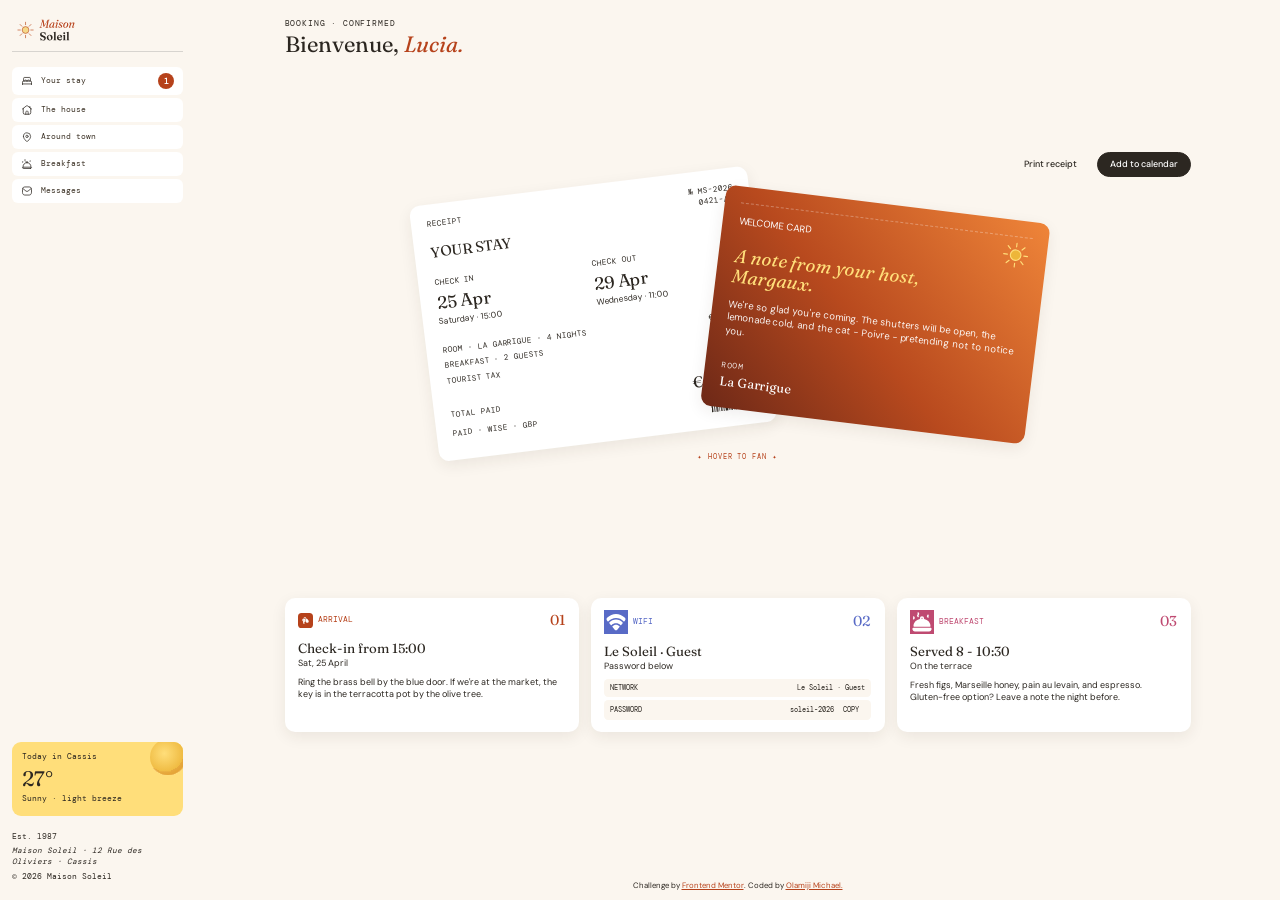
==== index.html @ 91372226 "Add files via upload" ====
<!DOCTYPE html>
<html lang="en">
<head>
  <meta charset="UTF-8">
  <meta name="viewport" content="width=device-width, initial-scale=1.0"><!-- displays site properly based on user's device -->
  <link rel="icon" type="image/png" sizes="32x32" href="./assets/images/favicon-32x32.png">
  <title>Frontend Mentor | Hotel booking confirmation page</title>

  <link rel="stylesheet" href="style.css">
</head>
<body>

  <!-- Sidebar starts -->
  <aside class="sidebar" aria-label="Hotel information">
    <input type="checkbox" id="menu-toggle" class="menu-toggle" aria-label="Toggle navigation menu">
    <header class="guest">
      <a href="./index.html" aria-label="Maison Soleil home">
        <img src="./assets/images/logo.svg" alt="Maison Soleil" width="5rem" height="10rem">
      </a>
      <label for="menu-toggle" class="hamburger-btn" aria-label="Toggle menu">
        <img class="icon-hamburger" src="./assets/images/icon-menu.svg" alt="Open menu">
        <img class="icon-close" src="./assets/images/icon-close.svg" alt="Close menu">
      </label>
    </header>

       <!-- Guest navigation -->
    <nav class="nav-bar" aria-label="Guest navigation">
      <ul>
        <li>
          <a href="#stay">
            <img class="icon" src="./assets/images/icon-bed.svg" alt="">
            Your stay <span aria-label="1 booking">1</span>
          </a>
        </li>
        <li>
          <a href="#house">
            <img class="icon" src="./assets/images/icon-house.svg" alt="">
            The house
          </a>
        </li>
        <li>
          <a href="#around-town">
            <img class="icon" src="./assets/images/icon-pin.svg" alt="">
            Around town
          </a>
        </li>
        <li>
          <a href="#breakfast">
            <img class="icon" src="./assets/images/icon-breakfast-outline.svg" alt="">
            Breakfast
          </a>
        </li>
        <li>
          <a href="#messages">
            <img class="icon" src="./assets/images/icon-mail.svg" alt="">
            Messages
          </a>
        </li>
      </ul>
    </nav>

    <!-- Local weather -->
    <section class="local-weather" aria-labelledby="weather-heading">
      <img src="./assets/images/icon-weather.svg" alt="sun">
      <h2 id="weather-heading">Today in Cassis</h2>
      <strong>27°</strong>
      <p>Sunny · light breeze</p>
    </section>

    <footer class="s-footer">
      <p>Est. 1987</p>
      <address>Maison Soleil · 12 Rue des Oliviers · Cassis</address>
      <p>© 2026 Maison Soleil</p>
    </footer>
  </aside>
  <!-- Sidebar ends -->

  <!-- Main content starts -->
  <main>
    <header class="starter">
      <p>Booking · Confirmed</p>
      <h1>Bienvenue, <span>Lucia.</span></h1>
    </header>

    <div class="print-or-add" aria-label="Booking actions">
      <button type="button">Print receipt</button>
      <button type="button">Add to calendar</button>
    </div>

    <section class="booking-summary" id="stay" aria-label="Booking summary">
      <!-- Centered Illustration Sun Revealed On Card Fan -->
      <div class="center-sun-icon" aria-hidden="true">
        <img src="./assets/images/illustration-sun.svg" alt="Illustration Sun">
      </div>

       <!-- Booking cards start -->

        <!-- Booking cards start -->
      <article class="receipt-card" aria-labelledby="receipt-heading">
        <header class="r-header">
          <p>Receipt</p>
          <p>№ MS-2026<br>0421-AH</p>
          <h2 id="receipt-heading">Your stay</h2>
        </header>

        <dl class="in-or-out">
          <div>
            <dt>Check in</dt>
            <dd><strong>25 Apr</strong><br>Saturday · 15:00</dd>
          </div>
          <div>
            <dt>Check out</dt>
            <dd><strong>29 Apr</strong><br>Wednesday · 11:00</dd>
          </div>
        </dl>

        <dl class="real-deal">
          <div><dt>Room · La Garrigue · 4 nights</dt><dd>€ 620.00</dd></div>
          <div><dt>Breakfast · 2 guests</dt><dd>€ 96.00</dd></div>
          <div><dt>Tourist tax</dt><dd>€ 14.40</dd></div>
        </dl>

        <footer class="r-footer">
          <p>Total paid <strong>€ 730.40</strong></p>
          <p>Paid · Wise · GBP</p>
          <!-- Barcode image -->
          <img class="barcode" src="./assets/images/icon-barcode.svg" alt="Payment barcode">
        </footer>
      </article>

      <!-- Note from host card -->
      <article class="greetings" aria-labelledby="welcome-heading">
        <div class="w-heading">
          <p>WELCOME CARD</p>
          <img class="sun-gradient" src="./assets/images/icon-sun.svg" alt="Sun gradient" width="40" height="40">
        </div>
        <h2 id="welcome-heading">A note from your host,<br> Margaux.</h2>
        <p>We're so glad you're coming. The shutters will be open, the lemonade cold, and the cat - Poivre - pretending not to notice you.</p>
        <p><span>Room</span><br><strong>La Garrigue</strong></p>
      </article>
    </section>
    <!-- Booking cards end -->

    <!-- Guest info row starts -->

    <!-- Arrival -->
    <section class="guest-info" aria-label="Guest information">
      <article class="arrival-card" id="arrival" aria-labelledby="arrival-heading">
        <header><p><img src="./assets/images/icon-key.svg" alt="">Arrival</p><span aria-hidden="true">01</span></header>
        <h2 id="arrival-heading">Check-in from 15:00</h2>
        <p>Sat, 25 April</p>
        <p>Ring the brass bell by the blue door. If we're at the market, the key is in the terracotta pot by the olive tree.</p>
      </article>

      <!-- Wifi -->
      <article class="wi-fi-card" id="wifi" aria-labelledby="wifi-heading">
        <header><p><img src="./assets/images/icon-wifi.svg" alt="">Wifi</p><span aria-hidden="true">02</span></header>
        <h2 id="wifi-heading">Le Soleil · Guest</h2>
        <p>Password below</p>
        <dl>
          <div><dt>Network</dt><dd>Le Soleil · Guest</dd></div>
          <div><dt>Password</dt><dd>soleil-2026 <button type="button" aria-label="Copy Wi-Fi password">COPY</button></dd></div>
        </dl>
      </article>

      <!-- Breakfast -->
      <article class="feeding" id="breakfast" aria-labelledby="breakfast-heading">
        <header><p><img src="./assets/images/icon-breakfast.svg" alt="">Breakfast</p><span aria-hidden="true">03</span></header>
        <h2 id="breakfast-heading">Served 8 - 10:30</h2>
        <p>On the terrace</p>
        <p>Fresh figs, Marseille honey, pain au levain, and espresso. Gluten-free option? Leave a note the night before.</p>
      </article>
    </section>
  </main>
  <!-- Guest info row ends -->

  <!-- Main content ends -->
  <footer class="attribution">
    Challenge by <a href="https://www.frontendmentor.io?ref=challenge">Frontend Mentor</a>.
    Coded by <a href="#">Olamiji Michael.</a>
  </footer>

</body>
</html>
---- style.css ----
:root {
      --neutral-900: hsl(33, 15%, 15%);
      --neutral-800: hsl(33, 22%, 20%);
      --neutral-200: hsl(30, 24%, 93%);
      --neutral-100: hsl(35, 60%, 96%);
      --neutral-50: hsl(40, 60%, 98%);
      --neutral-0: hsl(0, 0%, 100%);

      --sun-500: hsl(42, 83%, 58%);
      --sun-300: hsl(44, 84%, 75%);
      --sun-200: hsl(45, 100%, 74%);
      --sun-50: hsl(41, 100%, 93%);

      --terracotta-700: hsl(15, 69%, 37%);
      --terracotta-600: hsl(15, 74%, 41%);
      --terracotta-500: hsl(18, 62%, 47%);
      --terracotta-400: hsl(22, 72%, 56%);

      --blue-500: hsl(230, 49%, 56%);
      --rose-500: hsl(340, 48%, 52%);
    }

    @font-face {
      font-family: 'DM Sans';
      src: url('./assets/fonts/dm-sans/DMSans-VariableFont_opsz,wght.ttf') format('truetype');
      font-weight: 400 700;
      font-style: normal;
      font-display: swap;
    }

    @font-face {
      font-family: Fraunces;
      src: url('./assets/fonts/fraunces/Fraunces-VariableFont_SOFT,WONK,opsz,wght.ttf') format('truetype');
      font-weight: 400 700;
      font-style: normal;
      font-display: swap;
    }

    @font-face {
      font-family: Fraunces;
      src: url('./assets/fonts/fraunces/Fraunces-Italic-VariableFont_SOFT,WONK,opsz,wght.ttf') format('truetype');
      font-weight: 400 700;
      font-style: italic;
      font-display: swap;
    }

    @font-face {
      font-family: 'DM Mono';
      src: url('./assets/fonts/dm-mono/DMMono-Regular.ttf') format('truetype');
      font-weight: 400;
      font-style: normal;
      font-display: swap;
    }

    *,
    *::before,
    *::after {
      box-sizing: border-box;
    }

    html {
      color: var(--neutral-900);
      background: var(--neutral-100);
      font-size: clamp(12px, 0.9vw, 15px);
    }

    body {
      margin: 0;
      min-height: 100vh;
      background: var(--neutral-100);
      font-family: 'DM Sans', sans-serif;
      font-size: 0.8rem;
      line-height: 1.45;
      display: grid;
      grid-template-columns: 195px 1fr;
      grid-template-rows: 1fr auto;
    }

    h1, h2, p, ul, dl, dd, address {
      margin: 0;
    }

    h1, h2 {
      font-family: Fraunces, Georgia, serif;
      font-weight: 400;
      line-height: 1.1;
    }

    ul {
      padding: 0;
      list-style: none;
    }

    dl {
      padding: 0;
    }

    a {
      color: inherit;
      text-decoration: none;
      border: 1.5px solid transparent;
      transition: all 0.2s ease;
    }

    button {
      border: 1.5px solid transparent;
      color: inherit;
      font: inherit;
      cursor: pointer;
      transition: all 0.2s ease;
    }

    :focus-visible {
      outline: none;
    }

    a:hover,
    a:focus-visible,
    a:active {
      background-color: var(--terracotta-600);
      border-color: var(--terracotta-600);
      color: var(--neutral-0);
      box-shadow: 0 0 0 2px var(--neutral-100), 0 0 0 4px var(--terracotta-600);
    }

    .menu-toggle,
    .hamburger-btn {
      display: none;
    }

    /* MACRO LAYOUT: SIDEBAR */
    .sidebar {
      grid-column: 1;
      grid-row: 1 / -1;
      display: flex;
      flex-direction: column;
      gap: 1.25rem;
      padding: 1.5rem 1rem;
      border-right: 1px solid var(--neutral-400);
      background: var(--neutral-100);
    }

    .guest {
      border-bottom: 0.125rem solid rgba(128, 128, 128, 0.295);
      padding-bottom: 0.5rem;
    }

    .guest a {
      align-items: center;
      padding: 0.25rem;
    }

    .guest a:hover,
    .guest a:focus-visible,
    .guest a:active {
      box-shadow: none;
      background: none;
      border: none;
    }

    .guest img {
      width: 5rem;
      height: auto;
    }

    .nav-bar ul {
      display: grid;
      gap: 0.25rem;
    }

    .nav-bar a {
      display: flex;
      align-items: center;
      gap: 0.65rem;
      min-height: 2rem;
      padding: 0.4rem 0.65rem;
      border: 1.5px solid transparent;
      background: var(--neutral-0);
      border-radius: 0.5rem;
      color: var(--neutral-800);
      font-weight: 500;
    }

    .nav-bar a:hover,
    .nav-bar a:focus-visible,
    .nav-bar a:active,
    .nav-bar a:target {
      background-color: var(--neutral-100);
      border-color: var(--terracotta-600);
      color: var(--neutral-900);
      box-shadow: 0 0 0 1px var(--neutral-50), 0 0 0 3px var(--neutral-0);
    }

    .nav-bar a:hover .icon,
    .nav-bar a:focus-visible .icon,
    .nav-bar a:active .icon,
    .nav-bar a:target .icon {
      filter: brightness(5) invert(5);
    }

    .nav-bar a span {
      margin-left: auto;
      background: var(--terracotta-600);
      color: var(--neutral-0);
      font-size: 0.65rem;
      font-weight: 700;
      width: 16px;
      height: 16px;
      border-radius: 50%;
      display: inline-flex;
      text-align: center;
      justify-content: center;
      align-items: center;
    }

    .icon {
      width: 1rem;
      height: 1rem;
    }

    .local-weather {
      position: relative;
      overflow: hidden;
      margin-top: auto;
      padding: 0.85rem;
      border-radius: 0.75rem;
      background: var(--sun-200);
    }

    .local-weather img {
      position: absolute;
      top: -0.25rem;
      right: -0.25rem;
      width: 3rem;
      height: 3rem;
    }

    .local-weather h2,
    .local-weather p,
    .s-footer,
    .nav-bar {
      font-family: 'DM Mono', monospace;
      font-size: 0.7rem;
    }

    .local-weather strong {
      display: block;
      margin-top: 0.15rem;
      font-family: Fraunces, Georgia, serif;
      font-size: 1.75rem;
      font-weight: 400;
    }

    .s-footer {
      display: grid;
      gap: 0.25rem;
      color: var(--neutral-600);
      font-size: 0.65rem;
    }

    /* MACRO LAYOUT: MAIN CONTENT AREA */
    main {
      grid-column: 2;
      grid-row: 1;
      min-width: 0;
      padding: 1.5rem 2.25rem;
      display: grid;
      grid-template-columns: 1fr auto;
      align-items: start;
      max-width: 960px;
      margin: 0 auto;
      width: 100%;
    }

    .starter {
      grid-column: 1;
      grid-row: 1;
    }

    .starter p {
      font-family: 'DM Mono', monospace;
      font-size: 0.7rem;
      text-transform: uppercase;
      letter-spacing: 0.1em;
      color: var(--neutral-600);
      margin-bottom: 0.15rem;
    }

    .starter h1 {
      font-size: 1.85rem;
      color: var(--neutral-900);
    }

    .starter h1 span {
      color: var(--terracotta-600);
      font-style: italic;
    }

    .print-or-add {
      grid-column: 2;
      grid-row: 1;
      display: flex;
      gap: 0.65rem;
      align-self: flex-end;
    }

    .print-or-add button:first-child {
      min-height: 2rem;
      padding: 0.4rem 1rem;
      border: 0.5px solid var(--neutral-400);
      border-radius: 999px;
      background: transparent;
      color: var(--neutral-900);
      font-size: 0.75rem;
      font-weight: 500;
    }

    .print-or-add button:first-child:hover,
    .print-or-add button:first-child:focus-visible,
    .print-or-add button:first-child:active {
      background-color: var(--neutral-100);
      border-color: var(--neutral-400);
      color: var(--neutral-900);
      text-align: center;
      box-shadow: 0 0 0 2px var(--neutral-50), 0 0 0 4px var(--terracotta-600);
    }

    .print-or-add button:last-child {
      min-height: 2rem;
      padding: 0.4rem 1rem;
      border: 1.5px solid var(--neutral-900);
      border-radius: 999px;
      background: var(--neutral-900);
      color: var(--neutral-0);
      font-size: 0.75rem;
      font-weight: 500;
    }

    .print-or-add button:last-child:hover,
    .print-or-add button:last-child:focus-visible,
    .print-or-add button:last-child:active {
      border-color: var(--neutral-900);
      color: var(--neutral-0);
      box-shadow: 0 0 0 2px var(--neutral-0), 0 0 0 4px var(--terracotta-600);
    }

    /* BOOKING SUMMARY CONTAINER & SUN ILLUSTRATION */
    .booking-summary {
      grid-column: 1 / -1;
      grid-row: 2;
      position: relative;
      height: 21rem;
      max-width: 680px;
      margin: 1.25rem auto 2.75rem;
      width: 100%;
      cursor: pointer;
    }

    .center-sun-icon {
      position: absolute;
      top: 48%;
      left: 50%;
      transform: translate(-50%, -50%) scale(0.8);
      width: 5.5rem;
      height: 5.5rem;
      z-index: 0;
      opacity: 0.85;
      pointer-events: none;
      transition: transform 0.45s cubic-bezier(.23, 1, .32, 1), opacity 0.45s ease;
    }

    .center-sun-icon img {
      width: 100%;
      height: 100%;
      object-fit: contain;
    }

    .booking-summary::after {
      content: '✦  HOVER TO FAN  ✦';
      position: absolute;
      bottom: -1.5rem;
      left: 50%;
      transform: translateX(-50%);
      font-family: 'DM Mono', monospace;
      font-size: 0.55rem;
      text-transform: uppercase;
      letter-spacing: 0.15em;
      color: var(--terracotta-600);
      white-space: nowrap;
    }

    .booking-summary:hover .center-sun-icon {
      opacity: 1;
      transform: translate(-50%, -50%) scale(1.15);
    }

    .booking-summary:hover .receipt-card {
      transform: translate(-108%, -52%) rotate(-14deg);
      box-shadow: -0.5rem 0.8rem 1.5rem rgba(51, 39, 29, 0.12);
    }

    .booking-summary:hover .greetings {
      transform: translate(8%, -52%) rotate(14deg);
      box-shadow: 0.5rem 0.8rem 1.5rem rgba(51, 39, 29, 0.15);
    }

    .receipt-card,
    .greetings,
    .guest-info article {
      border-radius: 0.85rem;
      box-shadow: 0 0.4rem 1.25rem rgba(51, 39, 29, 0.08);
    }

    .receipt-card {
      padding: 1.15rem 1.35rem;
      background: var(--neutral-0);
      border: 1px solid var(--neutral-400);
      position: absolute;
      left: 50%;
      top: 50%;
      width: 50%;
      transform: translate(-88%, -52%) rotate(-7deg);
      transform-origin: bottom center;
      z-index: 1;
      transition: transform 0.45s cubic-bezier(.23, 1, .32, 1), box-shadow 0.3s ease;
    }

    .r-header {
      display: grid;
      grid-template-columns: 1fr auto;
      gap: 0.2rem;
      padding-bottom: 0.65rem;
      border-bottom: 1px dashed var(--neutral-400);
      color: var(--neutral-600);
      font-family: 'DM Mono', monospace;
      font-size: 0.65rem;
      text-transform: uppercase;
    }

    .r-header p:nth-child(2) {
      text-align: right;
    }

    .r-header h2 {
      grid-column: 1 / -1;
      color: var(--neutral-900);
      font-family: Fraunces, Georgia, serif;
      font-size: 1.2rem;
      margin-top: 0.15rem;
    }

    .in-or-out {
      display: grid;
      grid-template-columns: repeat(2, minmax(0, 1fr));
      gap: 0.75rem;
      padding: 0.75rem 0;
    }

    .in-or-out dt,
    .r-footer,
    .real-deal {
      color: var(--neutral-600);
      font-family: 'DM Mono', monospace;
      font-size: 0.65rem;
      text-transform: uppercase;
    }

    .in-or-out dd {
      margin-top: 0.15rem;
      color: var(--neutral-700);
      font-size: 0.7rem;
    }

    .in-or-out strong {
      color: var(--neutral-900);
      font-family: Fraunces, Georgia, serif;
      font-size: 1.45rem;
      font-weight: 400;
    }

    .real-deal {
      display: grid;
      gap: 0.35rem;
      padding: 0.65rem 0;
      border-top: 1px dashed var(--neutral-400);
      border-bottom: 1px solid var(--neutral-400);
    }

    .real-deal > div {
      display: flex;
      justify-content: space-between;
      gap: 0.75rem;
    }

    .real-deal dd {
      color: var(--neutral-900);
      white-space: nowrap;
      font-weight: 500;
    }

    .r-footer {
      display: grid;
      grid-template-columns: 1fr auto;
      gap: 0.35rem;
      padding-top: 0.65rem;
    }

    .r-footer p:first-child {
      display: flex;
      justify-content: space-between;
      align-items: baseline;
      grid-column: 1 / -1;
      color: var(--neutral-600);
    }

    .r-footer p:first-child strong {
      color: var(--neutral-900);
      font-family: Fraunces, Georgia, serif;
      font-size: 1.3rem;
      font-weight: 400;
    }

    .barcode {
      width: 4rem;
      height: 1.5rem;
      object-fit: contain;
    }

    .greetings {
      display: flex;
      flex-direction: column;
      justify-content: space-between;
      position: absolute;
      left: 50%;
      top: 50%;
      width: 48%;
      height: 88%;
      padding: 1.35rem;
      background: linear-gradient(225deg, hsl(25, 85%, 58%) 0%, hsl(17, 72%, 42%) 55%, hsl(12, 65%, 26%) 100%);
      color: var(--neutral-0);
      transform: translate(-12%, -52%) rotate(7deg);
      transform-origin: bottom center;
      z-index: 2;
      transition: transform 0.45s cubic-bezier(.23, 1, .32, 1), box-shadow 0.3s ease;
    }

    .w-heading {
      display: flex;
      justify-content: space-between;
      align-items: center;
      border-top: 1px dashed rgba(255, 255, 255, 0.3);
      padding-top: 0.2rem;
    }

    .sun-gradient {
      width: 2.5rem;
      height: 2.5rem;
    }

    .greetings > p:first-child,
    .greetings > p:last-child span {
      font-family: 'DM Mono', monospace;
      font-size: 0.65rem;
      text-transform: uppercase;
      letter-spacing: 0.08em;
      opacity: 0.9;
    }

    .greetings h2 {
      margin: 0.65rem 0;
      color: var(--sun-200);
      font-size: 1.55rem;
      font-style: italic;
      font-weight: 400;
    }

    .greetings > p:nth-child(3) {
      font-size: 0.8rem;
      line-height: 1.4;
      opacity: 0.95;
    }

    .greetings > p:last-child {
      margin-top: 1rem;
      padding-top: 0.5rem;
    }

    .greetings > p:last-child strong {
      display: inline-block;
      margin-top: 0.15rem;
      font-family: Fraunces, Georgia, serif;
      font-size: 1.05rem;
      font-weight: 400;
    }

    /* GUEST INFO CARDS */
    .guest-info {
      grid-column: 1 / -1;
      grid-row: 3;
      display: grid;
      grid-template-columns: repeat(3, minmax(0, 1fr));
      gap: 1rem;
      width: 100%;
    }

    .guest-info article {
      min-width: 0;
      padding: 1rem 1.15rem;
      background: var(--neutral-0);
      border: 1px solid var(--neutral-400);
    }

    .guest-info article header {
      display: flex;
      justify-content: space-between;
      align-items: center;
      margin-bottom: 0.85rem;
      color: var(--terracotta-600);
      font-family: 'DM Mono', monospace;
      font-size: 0.7rem;
      text-transform: uppercase;
    }

    .guest-info article header p {
      display: flex;
      align-items: center;
      gap: 0.4rem;
    }

    .arrival-card header img {
      width: 1.25rem;
      height: 1.25rem;
      padding: 0.25rem;
      border-radius: 0.3rem;
      background: var(--terracotta-600);
    }

    .arrival-card header span {
      color: var(--terracotta-600);
    }

    .wi-fi-card header img {
      background: var(--blue-500);

    }

    .wi-fi-card header span {
      color: var(--blue-500);
    }

    .feeding header img {
      background: var(--rose-500);
    }

    .feeding header span {
      color: var(--rose-500);
    }

    .guest-info article header span {
      font-family: Fraunces, Georgia, serif;
      font-size: 1.2rem;
    }

    .guest-info article h2 {
      margin-bottom: 0.15rem;
      font-size: 1.1rem;
      color: var(--neutral-900);
    }

    .guest-info article > p {
      font-size: 0.75rem;
      color: var(--neutral-600);
    }

    .guest-info article > p:last-child {
      margin-top: 0.5rem;
      color: var(--neutral-700);
      line-height: 1.35;
    }

    .wi-fi-card header,
    .wi-fi-card header p {
      color: var(--blue-500);
    }

    .feeding header,
    .feeding header p {
      color: var(--rose-500);
    }

    .wi-fi-card dl {
      display: grid;
      gap: 0.25rem;
      margin-top: 0.5rem;
      color: var(--neutral-600);
      font-family: 'DM Mono', monospace;
      font-size: 0.6rem;
      text-transform: uppercase;
    }

    .wi-fi-card dl div {
      display: flex;
      justify-content: space-between;
      align-items: center;
      gap: 0.35rem;
      padding: 0.3rem 0.5rem;
      border-radius: 0.35rem;
      background: var(--neutral-100);
    }

    .wi-fi-card dd {
      color: var(--neutral-900);
      text-transform: none;
      font-weight: 500;
    }

    .wi-fi-card button {
      padding: 0.15rem 0.45rem;
      border-radius: 999px;
      border: var(--neutral-400);
      background: var(--neutral-400);
      color: var(--neutral-700);
      font-family: 'DM Mono', monospace;
      font-size: 0.55rem;
      text-transform: uppercase;
    }

    .wi-fi-card button:hover,
    .wi-fi-card button:focus-visible,
    .wi-fi-card button:active {
      background-color: var(--neutral-400);
      border-color: var(--terracotta-600);
      color: var(--neutral-800);
      box-shadow: 0 0 0 2px var(--neutral-0), 0 0 0 4px var(--terracotta-600);
    }

    .attribution {
      grid-column: 2;
      grid-row: 2;
      padding: 0.75rem;
      font-size: 0.65rem;
      text-align: center;
      color: var(--neutral-600);
    }

    .attribution a {
      background: none;
      border: none;
      box-shadow: none;
      color: var(--terracotta-600);
      text-decoration: underline;
    }

    /* MOBILE DESIGN MEDIA QUERY */
    @media (max-width: 767px) {
      body {
        display: block;
      }

      .sidebar {
        display: block;
        min-height: auto;
        padding: 1.25rem 1.25rem 0.75rem;
        border-right: 0;
        border-bottom: 0;
        background: transparent;
      }

      .sidebar .nav-bar,
      .sidebar .local-weather,
      .sidebar .s-footer {
        display: none;
      }

      .hamburger-btn {
        display: grid;
        width: 2.25rem;
        height: 2.25rem;
        place-items: center;
        cursor: pointer;
        border: 1px solid var(--neutral-400);
        border-radius: 0.5rem;
        background: var(--neutral-0);
      }

      .hamburger-btn img {
        width: 1.1rem;
        height: 1.1rem;
      }

      .hamburger-btn .icon-close {
        display: none;
      }

      .menu-toggle:checked ~ .guest .hamburger-btn .icon-hamburger {
        display: none;
      }

      .menu-toggle:checked ~ .guest .hamburger-btn .icon-close {
        display: block;
      }

      .menu-toggle:checked ~ .nav-bar,
      .menu-toggle:checked ~ .local-weather,
      .menu-toggle:checked ~ .s-footer {
        display: grid;
      }

      .menu-toggle:checked ~ .nav-bar {
        margin-top: 1.5rem;
      }

      .menu-toggle:checked ~ .nav-bar ul {
        gap: 0.85rem;
      }

      .menu-toggle:checked ~ .nav-bar a {
        min-height: 2.5rem;
        padding: 0.6rem 0.85rem;
      }

      .menu-toggle:checked ~ .local-weather {
        display: block;
        margin-top: 2rem;
      }

      .menu-toggle:checked ~ .s-footer {
        margin-top: 2.5rem;
        padding-bottom: 1rem;
      }

      .guest {
        display: flex;
        align-items: center;
        justify-content: space-between;
        padding-bottom: 0;
        border-bottom: 0;
      }

      main {
        display: flex;
        flex-direction: column;
        padding: 0.75rem 1.25rem 2rem;
      }

      .starter h1 {
        font-size: 2.25rem;
        margin-top: 0.2rem;
      }

      .print-or-add {
        width: 100%;
        margin-top: 1.25rem;
        display: flex;
        gap: 0.75rem;
      }

      .print-or-add button {
        flex: 1;
        justify-content: center;
        min-height: 2.75rem;
        padding: 0.6rem 1rem;
        font-size: 0.85rem;
      }

      .print-or-add button:first-child {
        background: var(--neutral-0);
        border: 1px solid var(--neutral-400);
      }

      .booking-summary {
        height: auto;
        display: flex;
        flex-direction: column;
        gap: 1.75rem;
        margin: 2rem 0;
        width: 100%;
        max-width: 100%;
      }

      .center-sun-icon,
      .booking-summary::after {
        display: none;
      }

      .greetings {
        order: 1;
        position: relative;
        left: auto;
        top: auto;
        width: 100%;
        height: auto;
        transform: none !important;
        transition: none;
        min-height: auto;
        padding: 1.5rem;
        border-radius: 1.25rem;
        box-shadow: 0 0.5rem 1.5rem rgba(51, 39, 29, 0.1);
      }

      .w-heading {
        border-top: none;
      }

      .receipt-card {
        order: 2;
        position: relative;
        left: auto;
        top: auto;
        width: 100%;
        height: auto;
        transform: none !important;
        transition: none;
        padding: 1.5rem 1.35rem;
        border-radius: 1.25rem;
        box-shadow: 0 0.5rem 1.5rem rgba(51, 39, 29, 0.08);
      }

      .guest-info {
        display: flex;
        flex-direction: column;
        gap: 1.25rem;
      }

      .guest-info article {
        padding: 1.35rem;
        border-radius: 1.25rem;
      }

      .attribution {
        padding: 1.5rem 1rem;
      }
    }
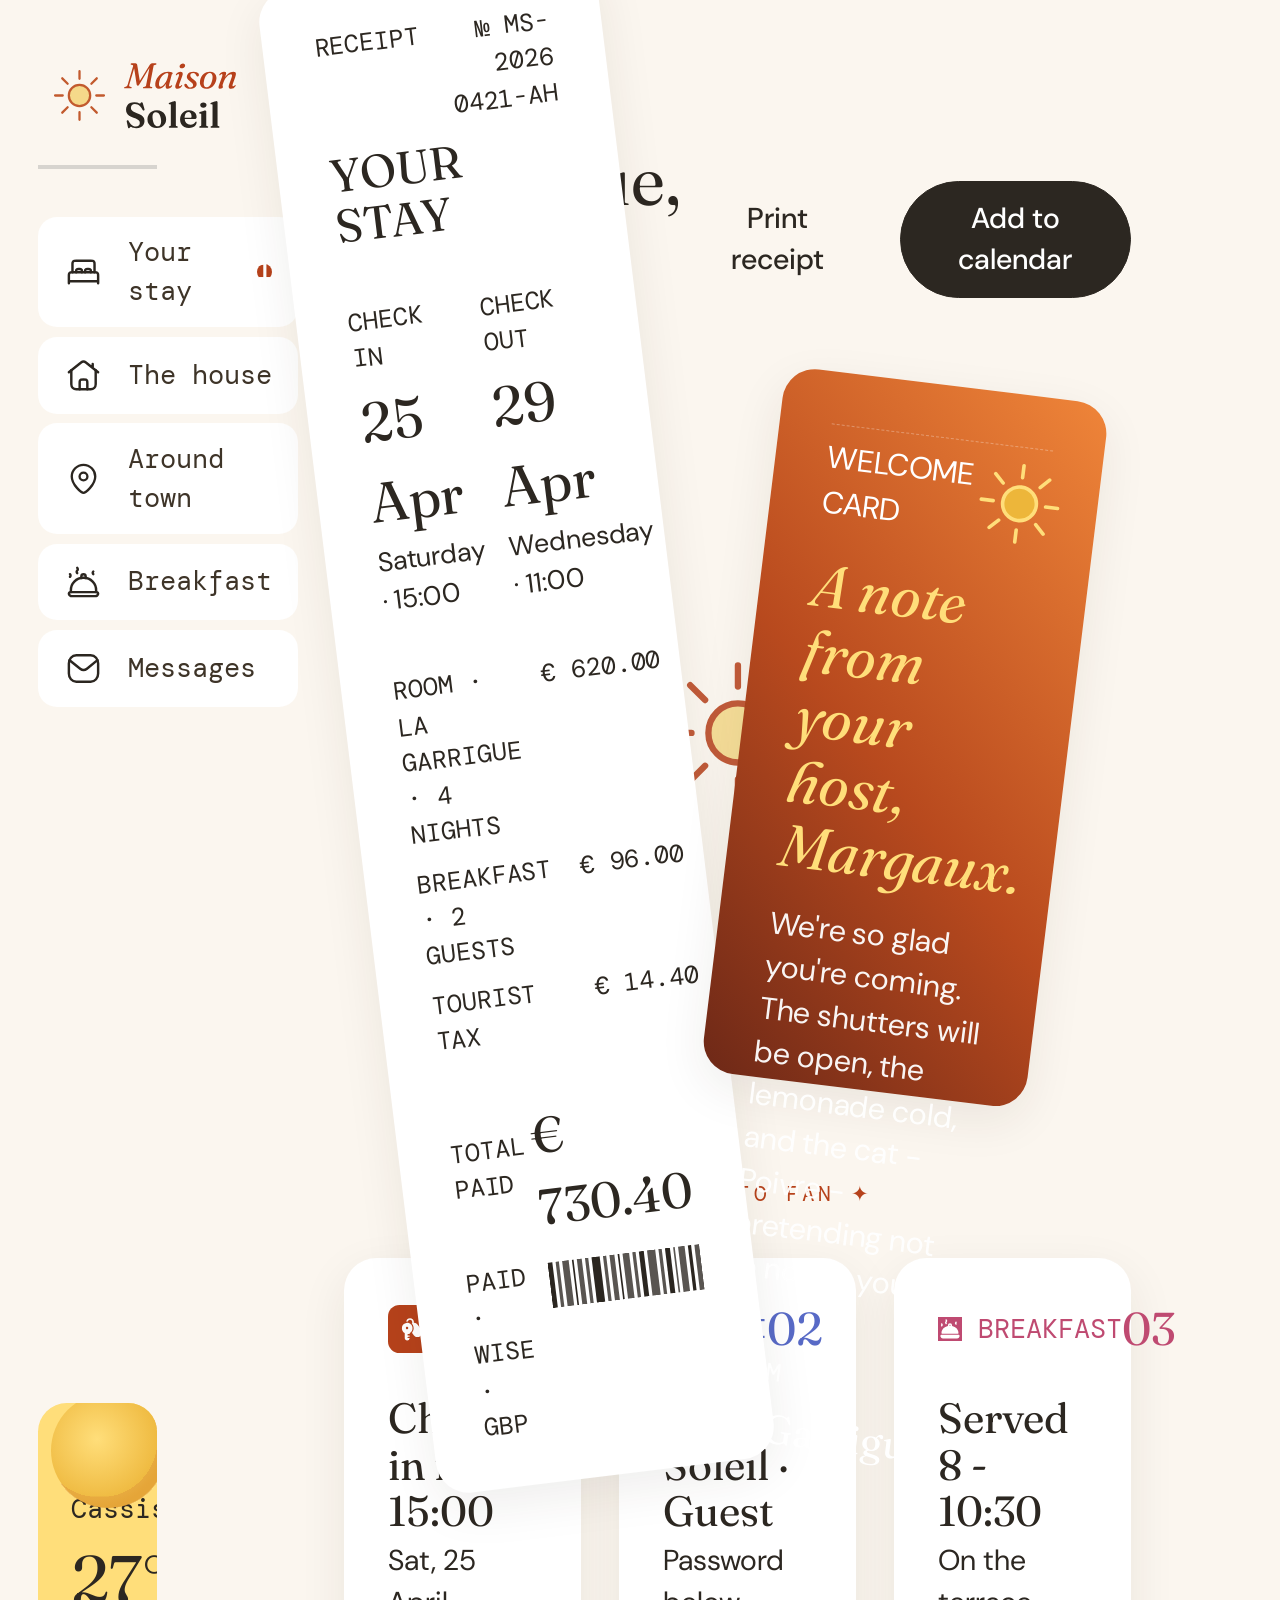
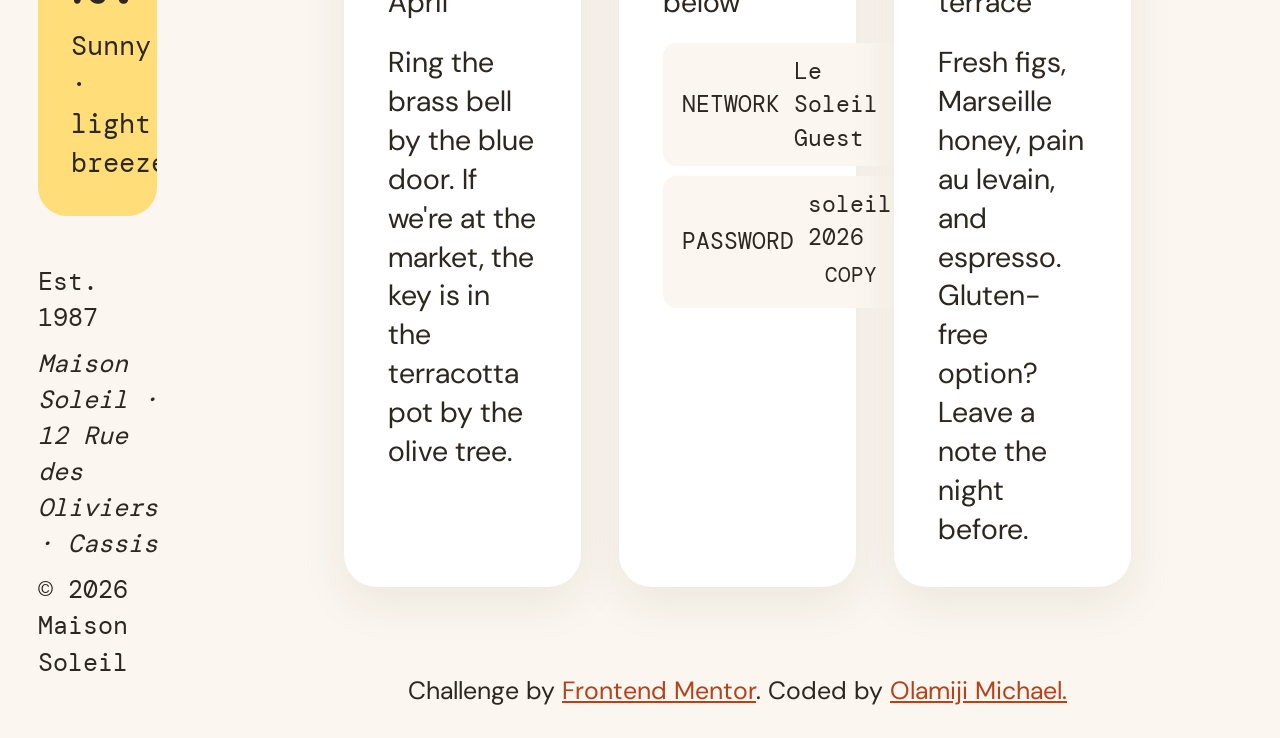
==== commit 4e6c7e52: "F.E.M" ====
--- a/index.html
+++ b/index.html
@@ -146,7 +146,7 @@
     <!-- Arrival -->
     <section class="guest-info" aria-label="Guest information">
       <article class="arrival-card" id="arrival" aria-labelledby="arrival-heading">
-        <header><p><img src="./assets/images/icon-key.svg" alt="">Arrival</p><span aria-hidden="true">01</span></header>
+        <header><p><img src="./assets/images/icon-key.svg" alt="">Arrival</p><span>01</span></header>
         <h2 id="arrival-heading">Check-in from 15:00</h2>
         <p>Sat, 25 April</p>
         <p>Ring the brass bell by the blue door. If we're at the market, the key is in the terracotta pot by the olive tree.</p>
@@ -154,7 +154,7 @@
 
       <!-- Wifi -->
       <article class="wi-fi-card" id="wifi" aria-labelledby="wifi-heading">
-        <header><p><img src="./assets/images/icon-wifi.svg" alt="">Wifi</p><span aria-hidden="true">02</span></header>
+        <header><p><img src="./assets/images/icon-wifi.svg" alt="">Wifi</p><span>02</span></header>
         <h2 id="wifi-heading">Le Soleil · Guest</h2>
         <p>Password below</p>
         <dl>
@@ -165,7 +165,7 @@
 
       <!-- Breakfast -->
       <article class="feeding" id="breakfast" aria-labelledby="breakfast-heading">
-        <header><p><img src="./assets/images/icon-breakfast.svg" alt="">Breakfast</p><span aria-hidden="true">03</span></header>
+        <header><p><img src="./assets/images/icon-breakfast.svg" alt="">Breakfast</p><span>03</span></header>
         <h2 id="breakfast-heading">Served 8 - 10:30</h2>
         <p>On the terrace</p>
         <p>Fresh figs, Marseille honey, pain au levain, and espresso. Gluten-free option? Leave a note the night before.</p>
@@ -181,4 +181,4 @@
   </footer>
 
 </body>
-</html>+</html>
--- a/style.css
+++ b/style.css
@@ -61,7 +61,7 @@
     html {
       color: var(--neutral-900);
       background: var(--neutral-100);
-      font-size: clamp(12px, 0.9vw, 15px);
+      font-size: clamp(1.25rem, 0.8rem + 2vw, 3rem);
     }
 
     body {
@@ -930,4 +930,4 @@
       .attribution {
         padding: 1.5rem 1rem;
       }
-    }+    }
